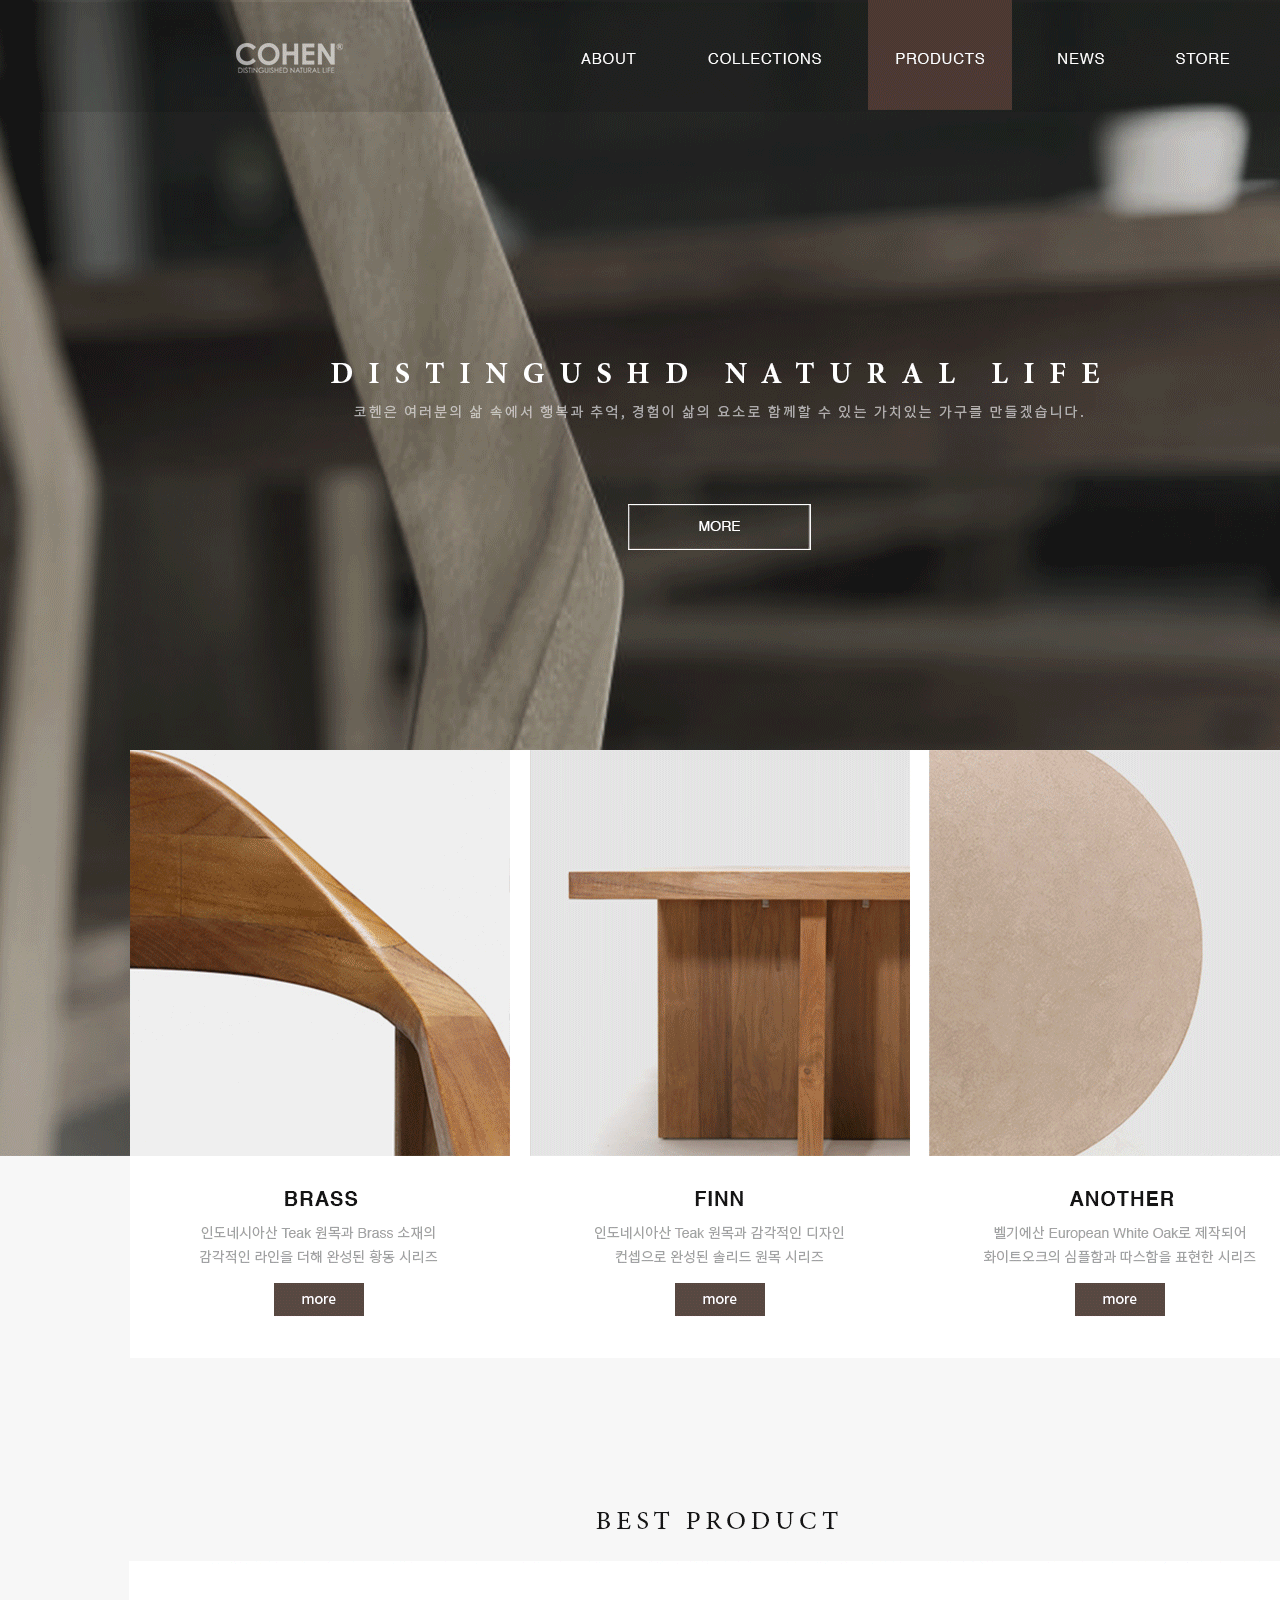
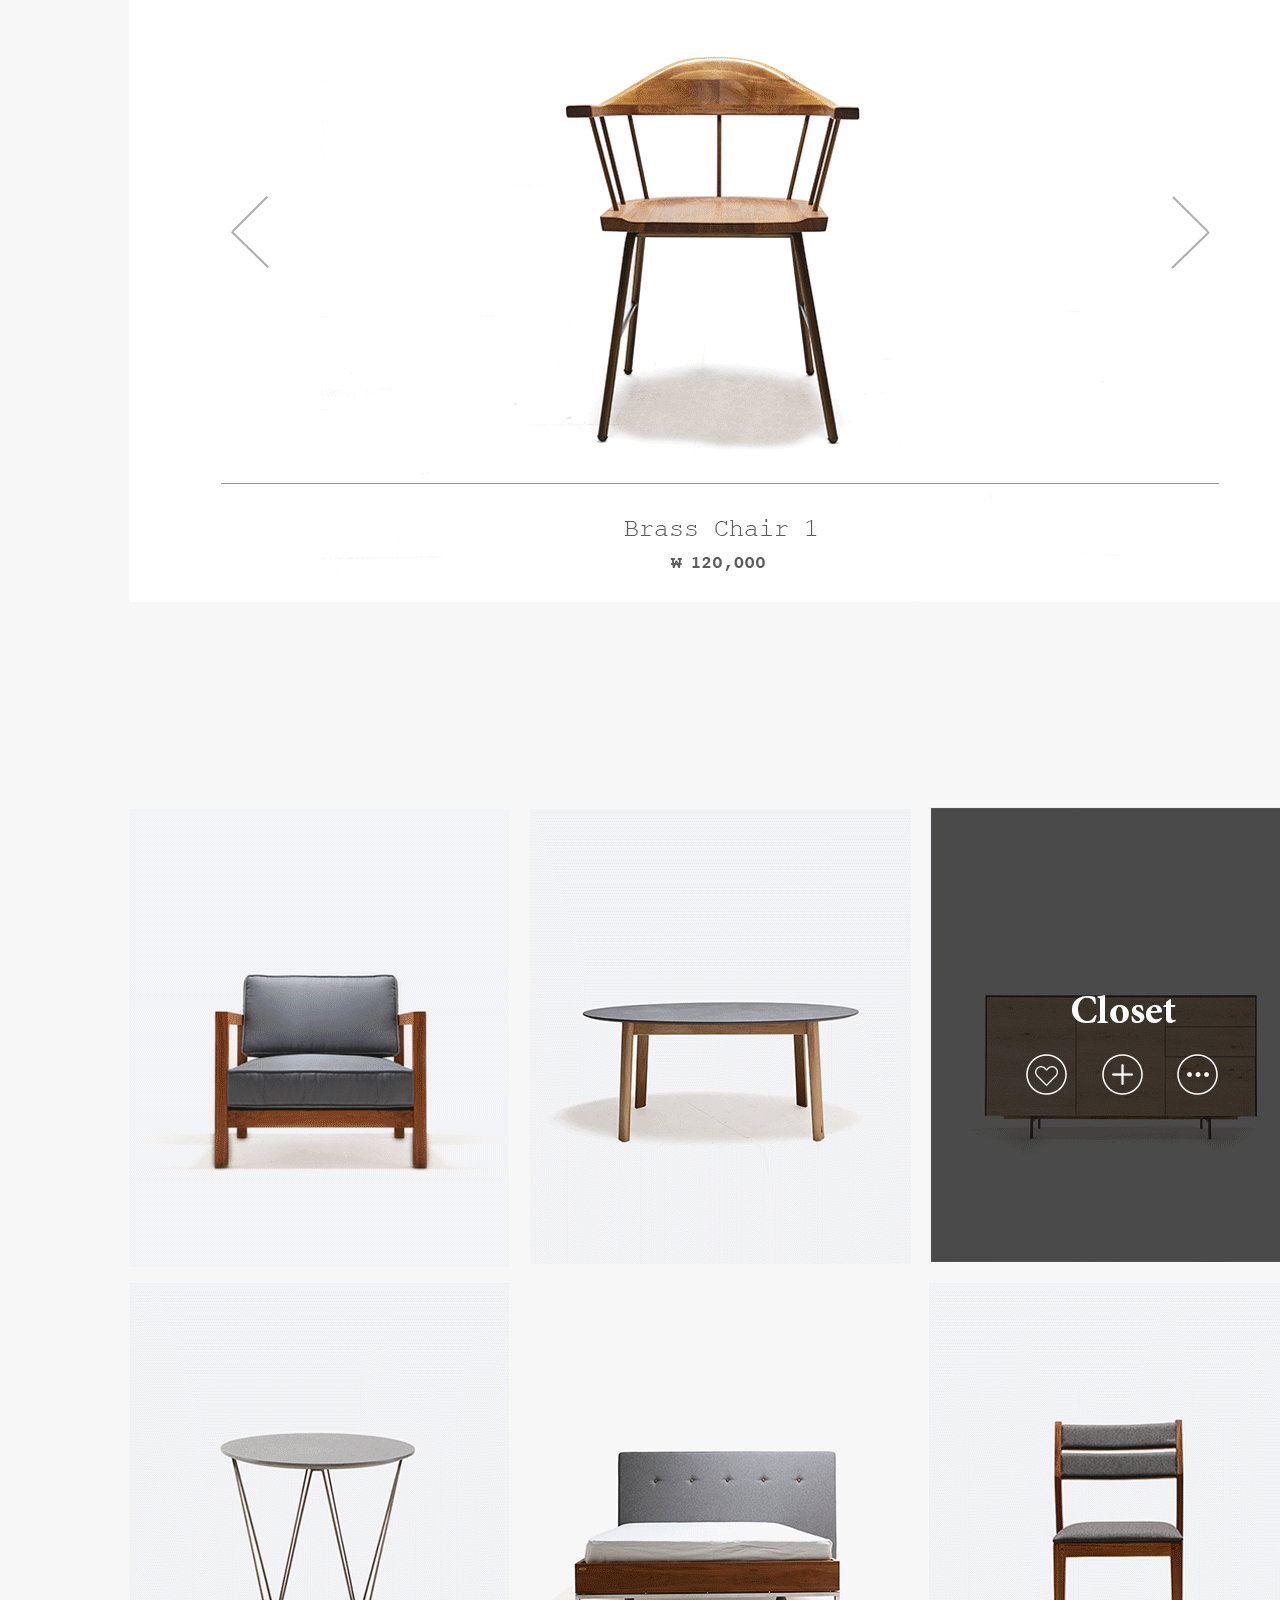
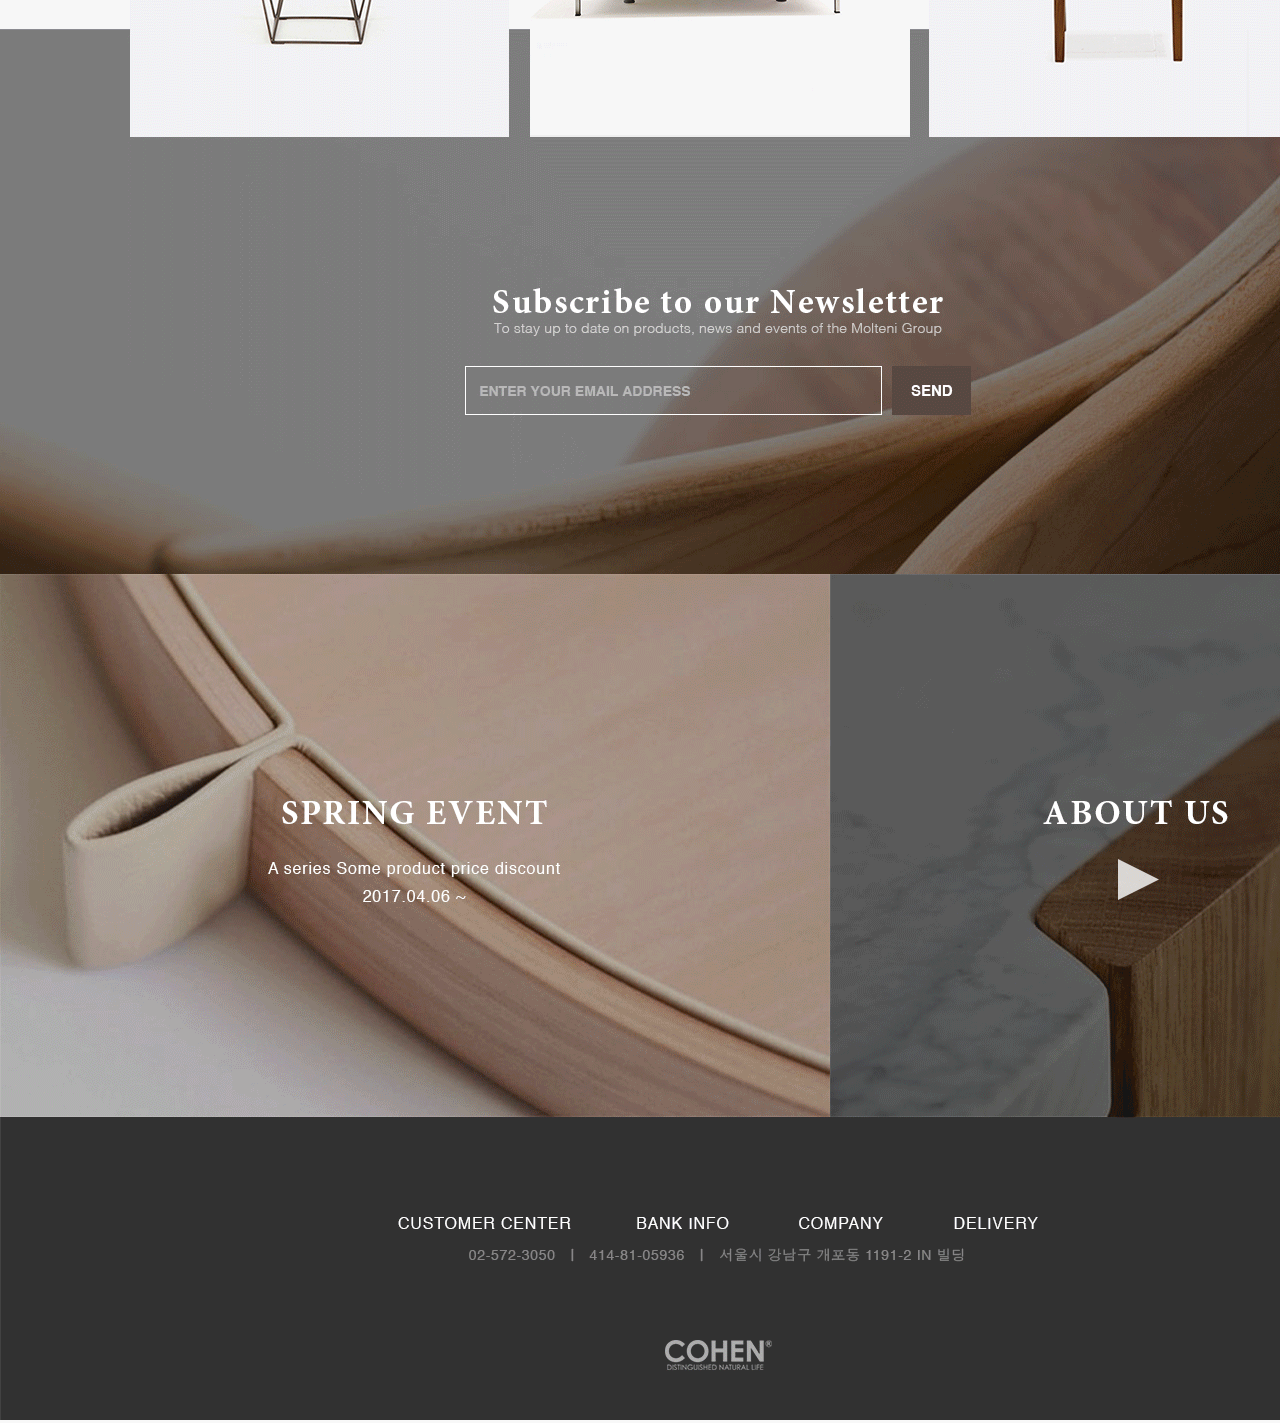
==== cohen/cohen.html @ 228e387b "Add files via upload" ====
<!DOCTYPE html>
<html>
    <head>
        <meta charset="utf-8">
        <link rel="stylesheet" href="cohen.css">
    </head>
		
	
	
	
    <body>
		<a href="/index.html"><img src="cohen.png"></a>
		
    </body>    
        
</html>
---- cohen/cohen.css ----
/* CSS RESET */

html, body, div, span, object, iframe,
h1, h2, h3, h4, h5, h6, p, blockquote, pre,
abbr, address, cite, code,
del, dfn, em, img, ins, kbd, q, samp,
small, strong, sub, sup, var,
b, i,
dl, dt, dd, ol, ul, li,
fieldset, form, label, legend,
table, caption, tbody, tfoot, thead, tr, th, td,
article, aside, canvas, details, figcaption, figure, 
footer, header, hgroup, menu, nav, section, summary,
time, mark, audio, video { margin:0; padding:0; border:0; outline:0; font-size:100%; vertical-align:baseline; background:transparent;}
body {line-height:1;}
article,aside,details,figcaption,figure,
footer,header,hgroup,menu,nav,section {display:block;}
li{list-style:none;}
a {margin: 0; padding: 0; border: 0; vertical-align: baseline; background: transparent; text-decoration: none;}

body {
    font-family: Helvetica, sans-serif, “Noto sans”, “Nanum Gothic”, “나눔고딕”, sans-serif;
    background-color: black;
    line-height: 1;

}

html,body {
    height: 100%;
}

.clearfixafter:after {
    content: "";
    display: block;
    clear: both; 
}

body{
	background-color: #f8f8f8;
}
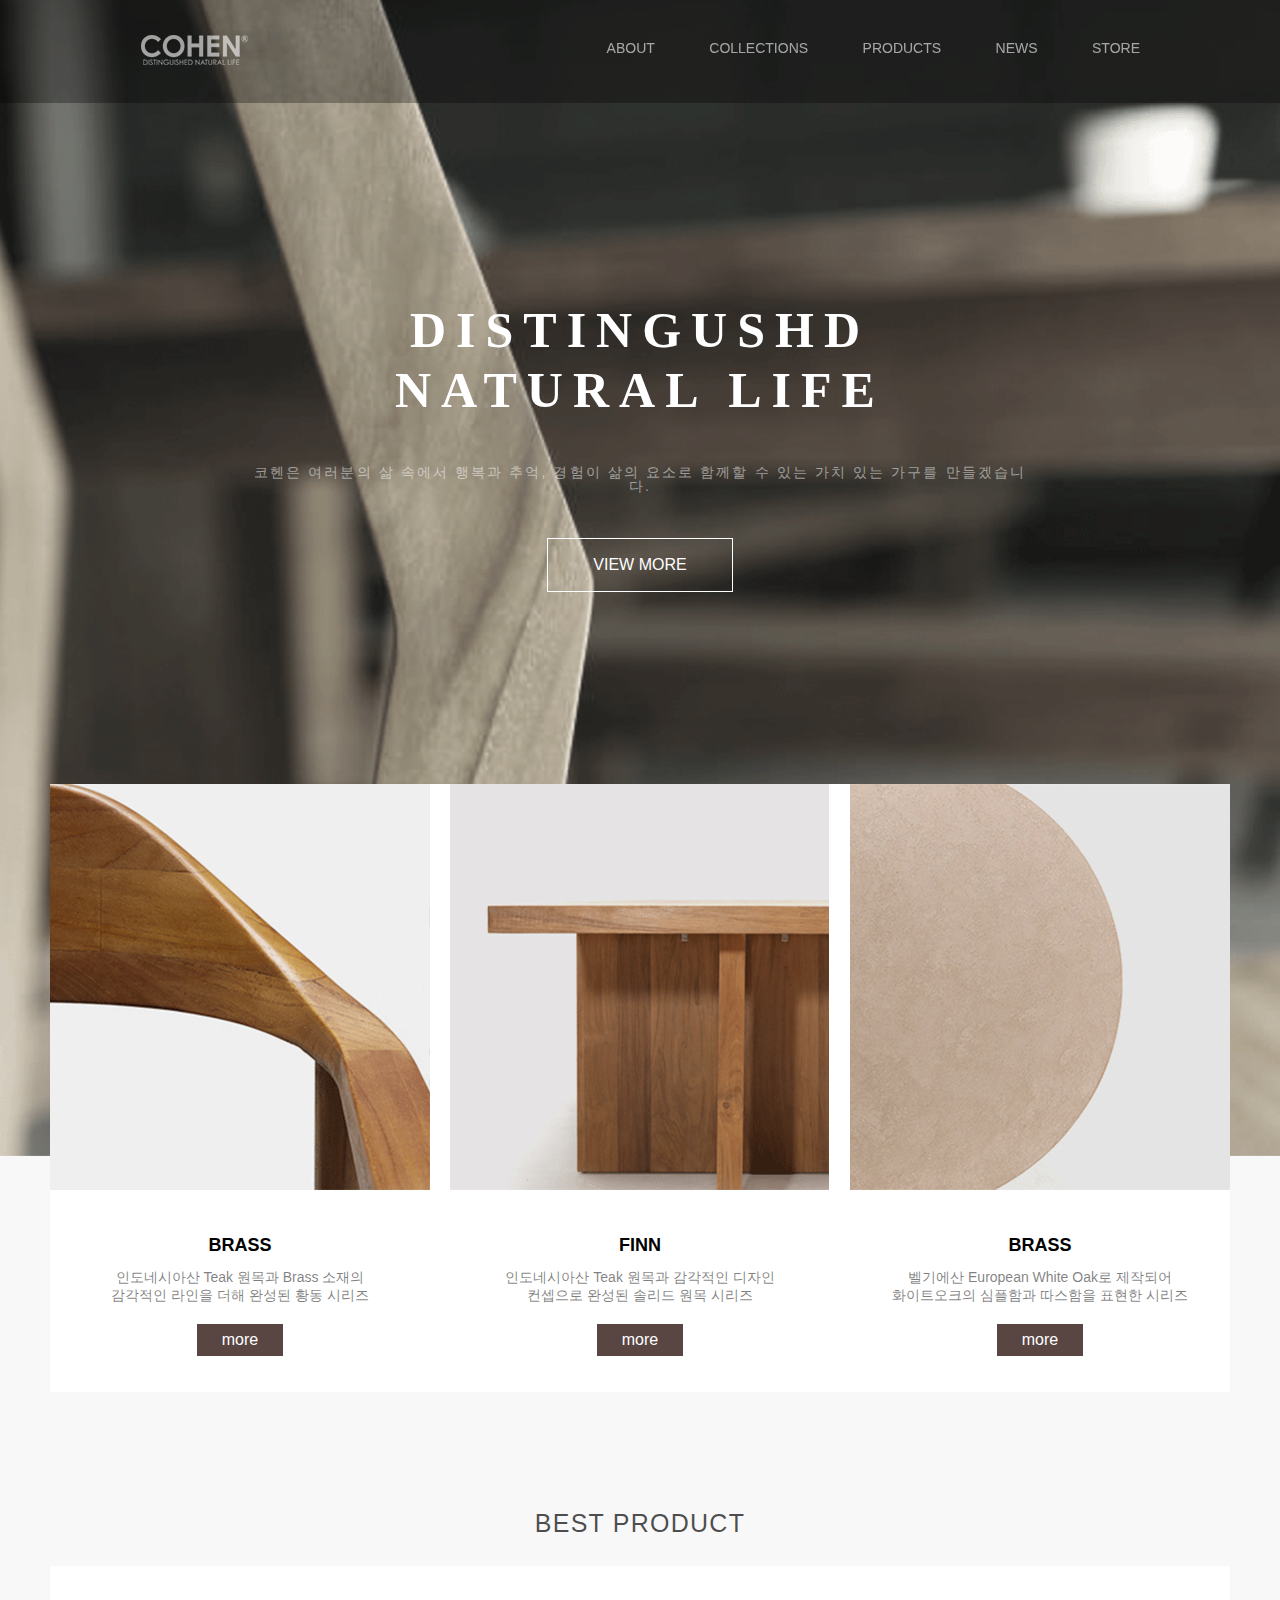
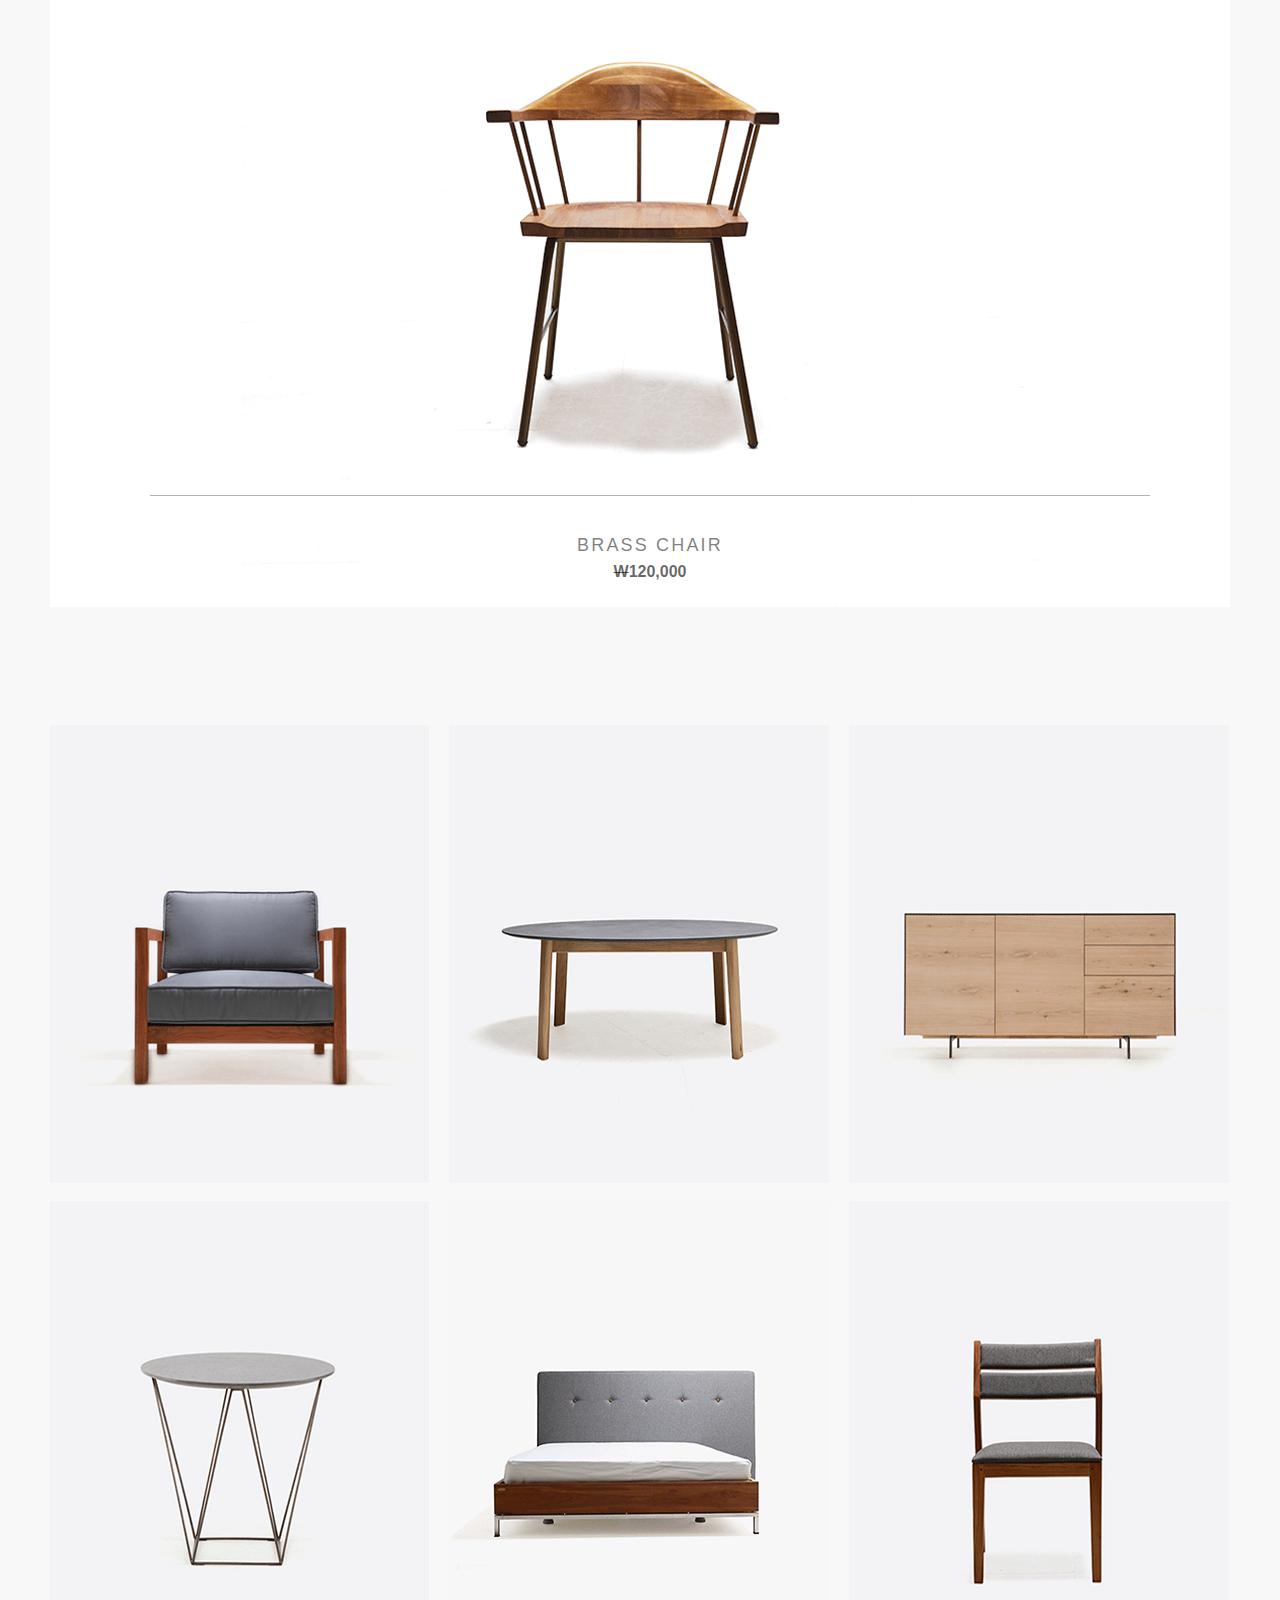
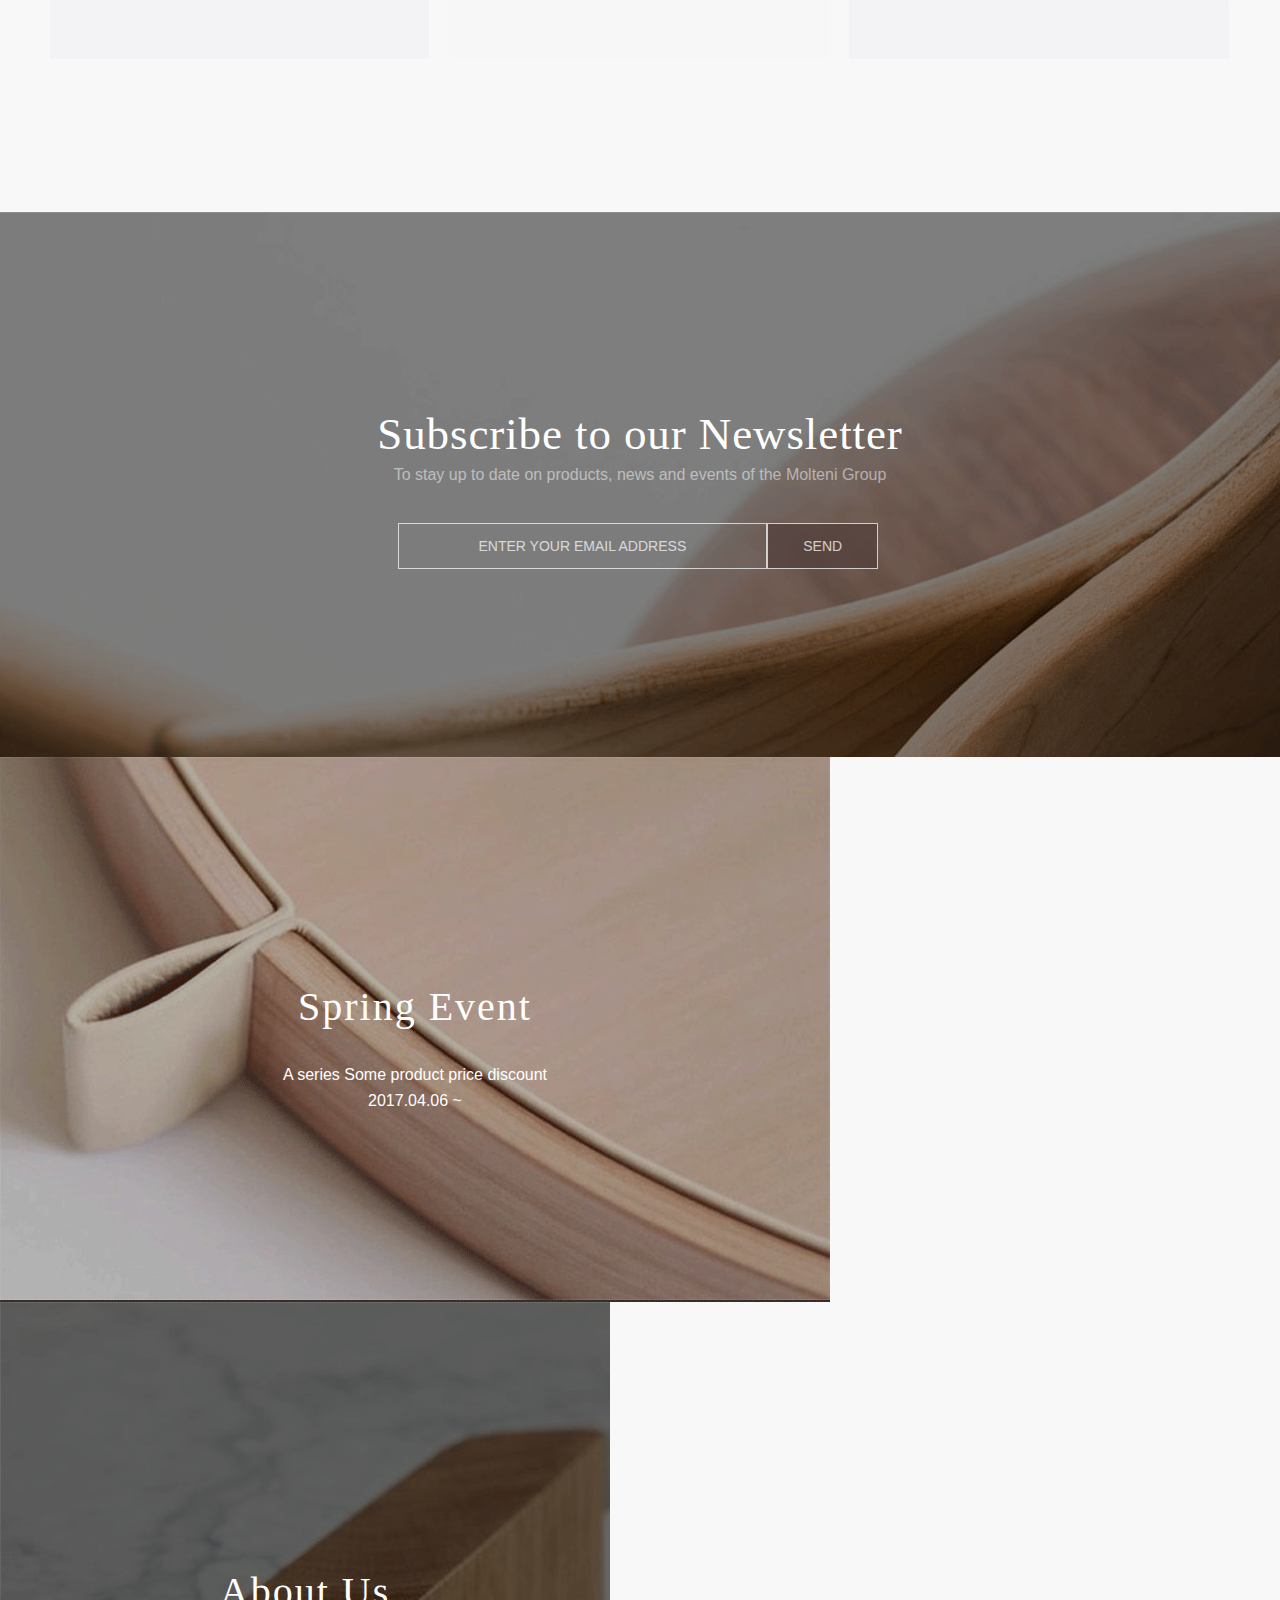
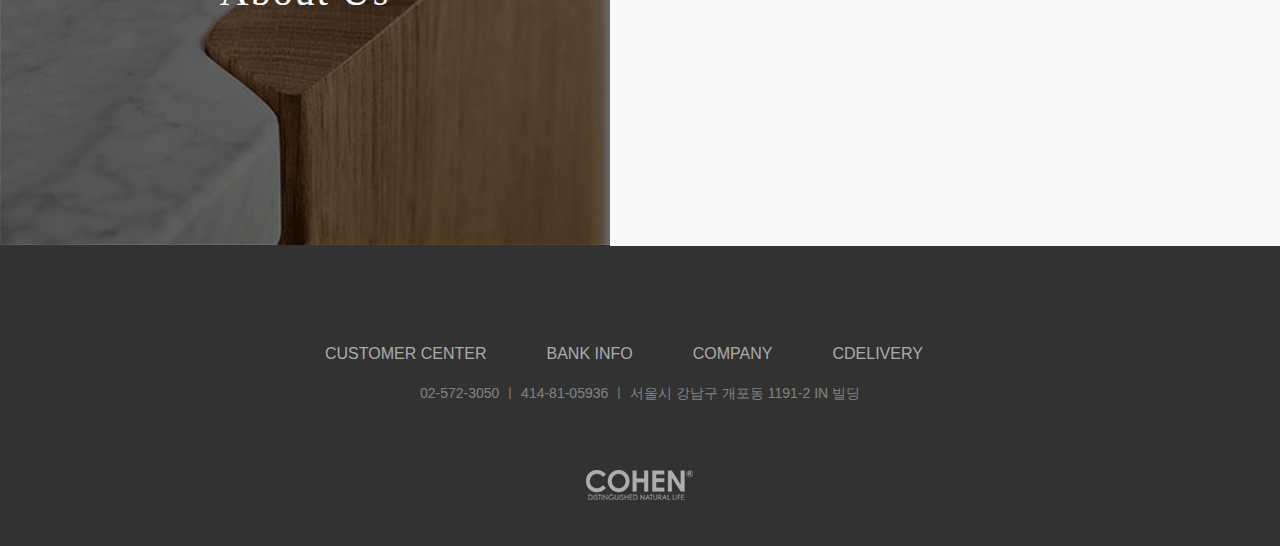
==== commit dfe16e8c: "Add files via upload" ====
--- a/cohen/cohen.html
+++ b/cohen/cohen.html
@@ -3,14 +3,157 @@
     <head>
         <meta charset="utf-8">
         <link rel="stylesheet" href="cohen.css">
+
     </head>
+    
+    <body>
 		
-	
-	
-	
-    <body>
-		<a href="/index.html"><img src="cohen.png"></a>
+        <header>
+			<nav class="clearfixafter">
+                <a href="#" class="logo"><img src="images/logo.png"></a>
+                <ul>
+                    <li><a href="#"><p>ABOUT</p></a></li>
+                    <li><a href="#"><p>COLLECTIONS</p></a></li>
+                    <li><a href="#"><P>PRODUCTS</P></a></li>
+                    <li><a href="#"><P>NEWS</P></a></li>
+					<li><a href="#"><P>STORE</P></a></li>
+                 </ul>    
+            </nav>
+		</header>
 		
-    </body>    
-        
-</html>        +		<section class="main_wrap">
+			<div class="main_box">
+				<h1>DISTINGUSHD<br>NATURAL LIFE</h1>
+				<p>코헨은 여러분의 삶 속에서 행복과 추억, 경험이 삶의 요소로 함께할 수 있는 가치    있는 가구를 만들겠습니다.</p>
+				<a href="#" class="main_more">VIEW MORE</a>
+			</div>
+			
+			
+			
+			<div class="banner_wrap clearfixafter">
+				<div class="con1">
+					<img src="images/banner1.png">
+					<p class="banner_txt"> <span>BRASS</span><br>
+						인도네시아산 Teak 원목과 Brass 소재의<br>
+						감각적인 라인을 더해 완성된 황동 시리즈</p>
+					<a href="#">more</a>
+				</div>
+				
+				<div class="con2">
+						<img src="images/banner2.png">
+					<p class="banner_txt"><span>FINN</span><br>
+					인도네시아산 Teak 원목과 감각적인 디자인<br>	
+					컨셉으로 완성된 솔리드 원목 시리즈</p>
+					<a href="#">more</a>
+				</div>
+				
+				<div class="con3">
+					<img src="images/banner3.png">
+					<p class="banner_txt"><span>BRASS</span><br>
+					벨기에산 European White Oak로 제작되어<br>
+					화이트오크의 심플함과 따스함을 표현한 시리즈</p>
+					<a href="#">more</a>
+				</div>
+			</div>
+		</section>
+		
+		
+		
+		<h2>BEST PRODUCT</h2>
+		
+		<section class="best_box">
+				<img src="images/product.png">
+				<div class="best_txt">
+					<p class="b1">BRASS CHAIR</p>
+					<p class="b2"><span>W</span>120,000</p>
+				</div>
+		</section>
+		
+		
+
+		
+		<section class="product_wrap">
+			
+			<a href="#">
+			<img  width="380" height="458" src="images/pro1.png" 	 			onMouseOver="this.src='images/pro1-1.png'"
+				onMouseOut="this.src='images/pro1.png'"
+				class="pro1"></a>
+			
+			<a href="#">
+			<img  width="380" height="458" src="images/pro2.png" 	 			onMouseOver="this.src='images/pro2-1.png'"
+				onMouseOut="this.src='images/pro2.png'"
+				 class="pro2"></a>
+			
+			<a href="#">
+			<img  width="380" height="458" src="images/pro3.png" 	 			onMouseOver="this.src='images/pro3-1.png'"
+				onMouseOut="this.src='images/pro3.png'"
+				class="pro3"> </a>
+			
+			<a href="#">
+			<img  width="380" height="458" src="images/pro4.png" 	 			onMouseOver="this.src='images/pro4-1.png'"
+				onMouseOut="this.src='images/pro4.png'"
+				class="pro4"></a>
+			
+			<a href="#">
+			<img  width="380" height="458" src="images/pro5.png" 	 			onMouseOver="this.src='images/pro5-1.png'"
+				onMouseOut="this.src='images/pro5.png'"
+				class="pro5"></a>
+			
+			<a href="#">
+			<img  width="380" height="458" src="images/pro6.png" 	 			onMouseOver="this.src='images/pro6-1.png'"
+				onMouseOut="this.src='images/pro6.png'"
+				class="pro6"></a>
+		</section>
+		
+		
+		
+		
+		<section class="foot_img_wrap clearfixafter">
+		
+		<div class="foot1">
+		<img src="images/footer1.png">
+			<div class="foot1_txt">
+				<p class="f1">Subscribe to our Newsletter</p>
+				<p class="f1-1">To stay up to date on products, 
+					news and events of the Molteni Group</p>
+				<div class="email_box">
+				<p class="email">ENTER YOUR EMAIL ADDRESS</p>
+				<a href="#" class="send">SEND</a>
+				</div>
+			</div>
+		</div>
+			
+		<div class="foot2">
+			<img src="images/footer2.png">
+			<div class="foot2_box">
+				<p class="f2_t">Spring Event</p>
+				<p class="f2_t1">A series Some product price discount<br>
+				<span>2017.04.06 ~</span></p>
+			</div>
+		</div>
+			
+		<div class="foot3">
+			<img src="images/footer3.png">
+				<p class="f3">About Us</p>
+		</div>
+		</section>
+		
+		
+		
+		<footer>
+			<ul>
+				<a href="#"><li>CUSTOMER CENTER</li></a>
+				<a href="#"><li>BANK INFO</li></a>
+				<a href="#"><li>COMPANY</li></a>
+				<a href="#"><li>CDELIVERY</li></a>
+				<p class="li_txt">02-572-3050  ㅣ  414-81-05936  ㅣ  서울시 강남구 개포동 1191-2 IN 빌딩</p>
+			</ul>
+		
+			<img src="images/logo.png">
+		</footer>
+			
+		
+		
+		
+		
+		--- a/cohen/cohen.css
+++ b/cohen/cohen.css
@@ -19,10 +19,11 @@
 a {margin: 0; padding: 0; border: 0; vertical-align: baseline; background: transparent; text-decoration: none;}
 
 body {
-    font-family: Helvetica, sans-serif, “Noto sans”, “Nanum Gothic”, “나눔고딕”, sans-serif;
-    background-color: black;
+    font-family: “Noto sans”, Helvetica, sans-serif,  “Nanum Gothic”, “나눔고딕”, sans-serif;
+    background-color: #f8f8f8;
     line-height: 1;
-
+    min-width: 1280px;
+    min-height: 820px;
 }
 
 html,body {
@@ -35,11 +36,354 @@
     clear: both; 
 }
 
+
 body{
-	background-color: #f8f8f8;
-}
-
-
-
-
-	+	background-color:#f8f8f8;
+	
+}
+
+header {
+    width: 100%;
+    position: fixed;
+    top:0;
+    background-color: rgba(0,0,0,0.3);
+	z-index: 999;
+	padding: 35px 0;
+}
+
+header nav {
+    width: 1000px;
+    margin: 0 auto;
+}
+
+header .logo{
+	float: left;
+}
+
+header ul {
+    text-align: right;
+	float: right;
+	margin-top: 5px;
+}
+
+header ul li {
+	display: inline-block;
+	margin-left: 50px;
+}
+
+header ul li p {
+	color: rgba(255,255,255,0.6);
+	font-size: 14px;
+}
+
+header ul li p:hover{
+	opacity: 0.3;
+}
+
+
+/* STICKY HEADER */
+
+
+header.sticky {
+    padding: 30px;
+    box-sizing: border-box;
+}
+header.sticky .logo {
+    width: auto;
+    margin: 0;
+    transition: all .2s ease-in-out;
+}
+header.sticky nav{
+    width: 100%;
+    transition: all .2s ease-in-out;
+}
+
+
+
+
+
+.main_wrap{
+	background-image: url(images/main.png);
+	background-repeat: no-repeat;
+	background-size: cover;
+	height: 1156px;
+}
+
+.main_box{
+	width: 780px;
+	margin: 0 auto;
+	text-align: center;
+}
+
+h1{
+	font-family: serif;
+	padding-top: 300px;
+	color: #fff;
+	font-size: 50px;
+	text-align: center;
+	letter-spacing: 0.2em;
+	line-height: 1.2;
+}
+
+.main_box p{
+	margin-top: 45px;
+	color: rgba(255,255,255,0.5);
+	font-size: 14px;
+	letter-spacing: 0.15em;
+}
+
+.main_more{
+	margin-top: 45px;
+	display: inline-block;
+	padding: 18px 45px;
+	border: 1px solid #fff;
+	color: #fff;
+}
+
+.main_more:hover{
+	background-color: rgba(255,255,255,0.1);
+}
+
+
+
+
+.banner_wrap{
+	margin: 192px auto 0 auto;
+	width: 1180px;
+	height: 608px;
+	background-color: #fff;
+}
+
+.banner_wrap div{
+	float: left;
+	text-align: center;
+}
+
+.con1, .con2{
+	margin-right: 20px;
+}
+
+.banner_txt{
+	margin-top: 30px;
+	font-size: 14px;
+	color: rgba(0,0,0,0.5);
+	line-height: 1.3;
+}
+
+.banner_txt span{
+	font-size: 18px;
+	font-weight: 800;
+	color: #000;
+	line-height: 2.5;
+}
+
+.banner_wrap div a{
+	display: inline-block;
+	padding: 8px 25px;
+	margin-top: 20px;
+	color: #fff;
+	background-color: #594643;
+}
+
+.banner_wrap div a:hover{
+	background-color: rgba(0,0,0,0.2);
+}
+
+
+h2{
+	letter-spacing: 0.05em;
+	font-size: 25px;
+	margin:355px 0 30px 0;
+	text-align: center;
+	font-weight: 6;
+	color: rgba(0,0,0,0.7)
+}
+
+.best_box{
+	position: relative;
+	width: 1180px;
+	margin: 0 auto;
+}
+
+.best_txt{
+	position: absolute;
+	margin-left: 100px;
+	padding: 40px 0 30px 0;
+	width: 1000px;
+	text-align: center;
+	bottom: 0;
+	left: 0;
+	border-top:1px solid rgba(0,0,0,0.3);
+}
+
+.b1{
+	font-size: 18px;
+	letter-spacing: 0.12em;
+	color: rgba(0,0,0,0.5);
+}
+	
+.b2{
+	margin-top: 10px;
+	color: rgba(0,0,0,0.6);
+	font-weight: 800;
+}
+
+.b2 span{
+	text-decoration-line: line-through;
+}
+
+
+
+
+
+
+
+.product_wrap{
+	width: 1180px;
+	margin: 100px auto 0 auto;
+}
+
+.product_wrap img{
+	margin-top: 15px;
+}
+
+.pro1, .pro2, .pro4, .pro5{
+	margin-right: 15px;
+}
+
+
+.foot_img_wrap{
+	margin-top: 150px;
+}
+.foot1{
+	position: relative;
+}
+
+.foot1_txt{
+	position: absolute;
+	width: 100%;
+	top: 200px;
+	text-align: center;
+}
+
+.f1{
+	font-family: serif;
+	font-size: 45px;
+	color: #fff;
+	letter-spacing: 0.02em;
+}
+
+.f1-1{
+	font-weight: 100;
+	font-size: 16px;
+	color: rgba(255,255,255,0.5);
+	margin-top: 10px;
+}
+
+.email_box{
+	width: 485px;
+	margin: 40px auto 0 auto;
+	opacity: 0.7;
+}
+
+.email{
+	float: left;
+	padding: 15px 80px;
+	font-size: 14px;
+	color: #fff;
+	border: 1px solid #fff;
+}
+
+.send{
+	float: left;
+	padding: 15px 35px;
+	font-size: 14px;
+	color: #fff;
+	border: 1px solid #fff;
+	background-color: #523f3c;
+}
+
+.send:hover{
+	background-color: rgba(0,0,0,0.5);
+}
+
+.foot2{
+	float: left;
+	position: relative;
+	margin-top: -3px;
+}
+
+.foot2_box{
+	position: absolute;
+	width: 830px;
+	top: 230px;
+	text-align: center;
+}
+
+.f2_t{
+	font-family: serif;
+	font-size: 40px;
+	color: #fff;
+	letter-spacing: 0.05em;
+}
+
+.f2_t1{
+	color: #fff;
+	font-size: 16px;
+	margin-top: 35px;
+	line-height: 1.6;
+}
+
+.foot3{
+	float: left;
+	position: relative;
+	margin-top: -3px;
+}
+
+.f3{
+	position: absolute;
+	top: 270px;
+	width: 100%;
+	text-align: center;
+	font-family: serif;
+	font-size: 40px;
+	color: #fff;
+	letter-spacing: 0.05em;
+}
+
+
+footer{
+	background-color: #323232;
+	height: 300px;
+	margin-top: -4px;
+	text-align: center;
+}
+
+footer ul{
+	width: 690px;
+	margin: 0 auto;
+	padding-top: 100px;
+}
+
+footer ul li{
+	float: left;
+	color: rgba(255,255,255,0.6);
+	font-size: 16px;
+	margin: 0 30px;
+}
+
+footer ul li:hover{
+	opacity: 0.3;
+}
+
+.li_txt{
+	color: #fff;
+	font-size: 14px;
+	font-weight: 100;
+	color: rgba(255,255,255,0.4);
+	margin-top: 40px;
+}
+
+footer img{
+	margin-top: 70px;
+}